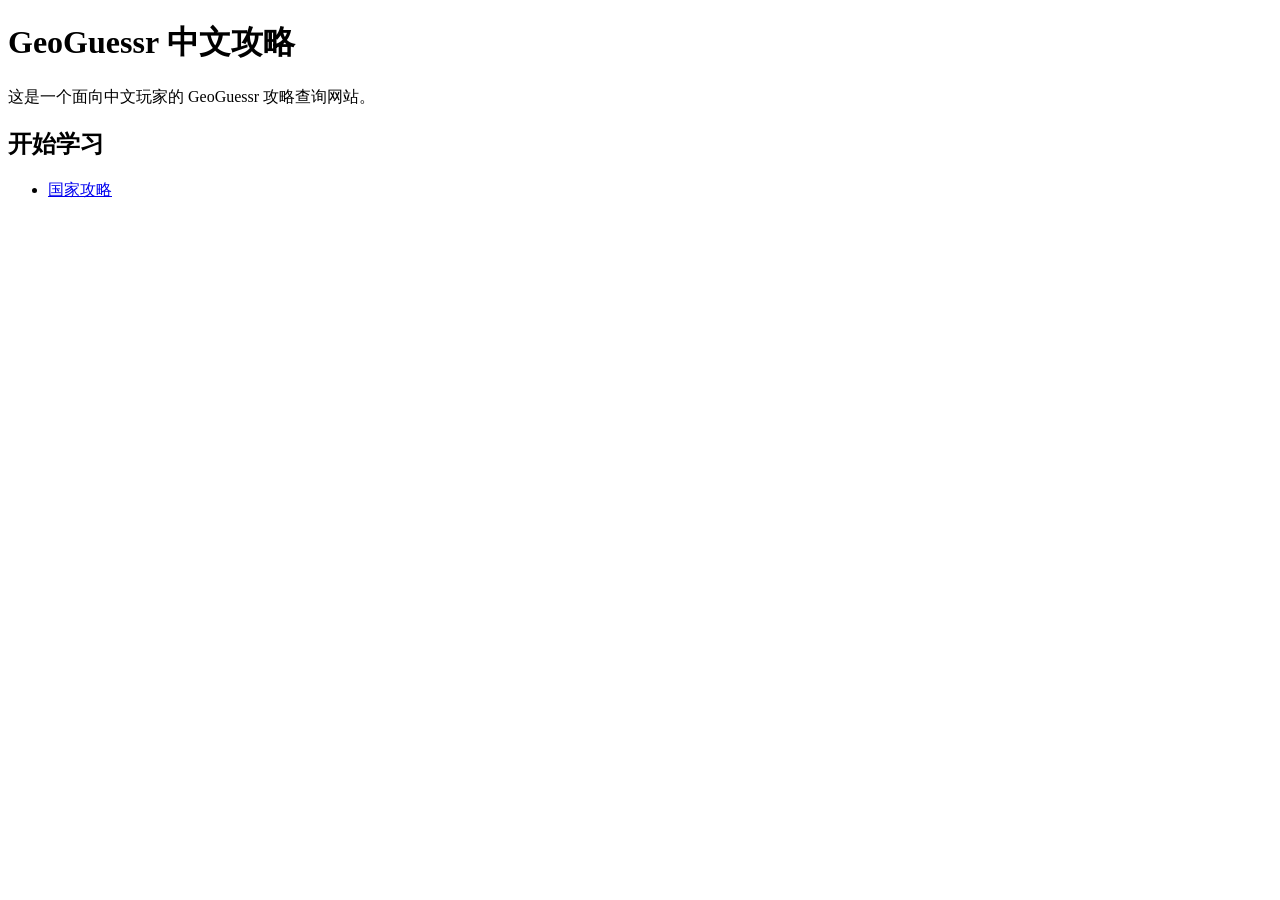
==== index.html @ 060e49fe "Create index.html" ====
<!DOCTYPE html>
<html lang="zh-CN">
<head>
  <meta charset="UTF-8">
  <title>GeoGuessr 中文攻略</title>
</head>
<body>
  <h1>GeoGuessr 中文攻略</h1>
  <p>这是一个面向中文玩家的 GeoGuessr 攻略查询网站。</p>

  <h2>开始学习</h2>
  <ul>
    <li><a href="countries/">国家攻略</a></li>
  </ul>
</body>
</html>
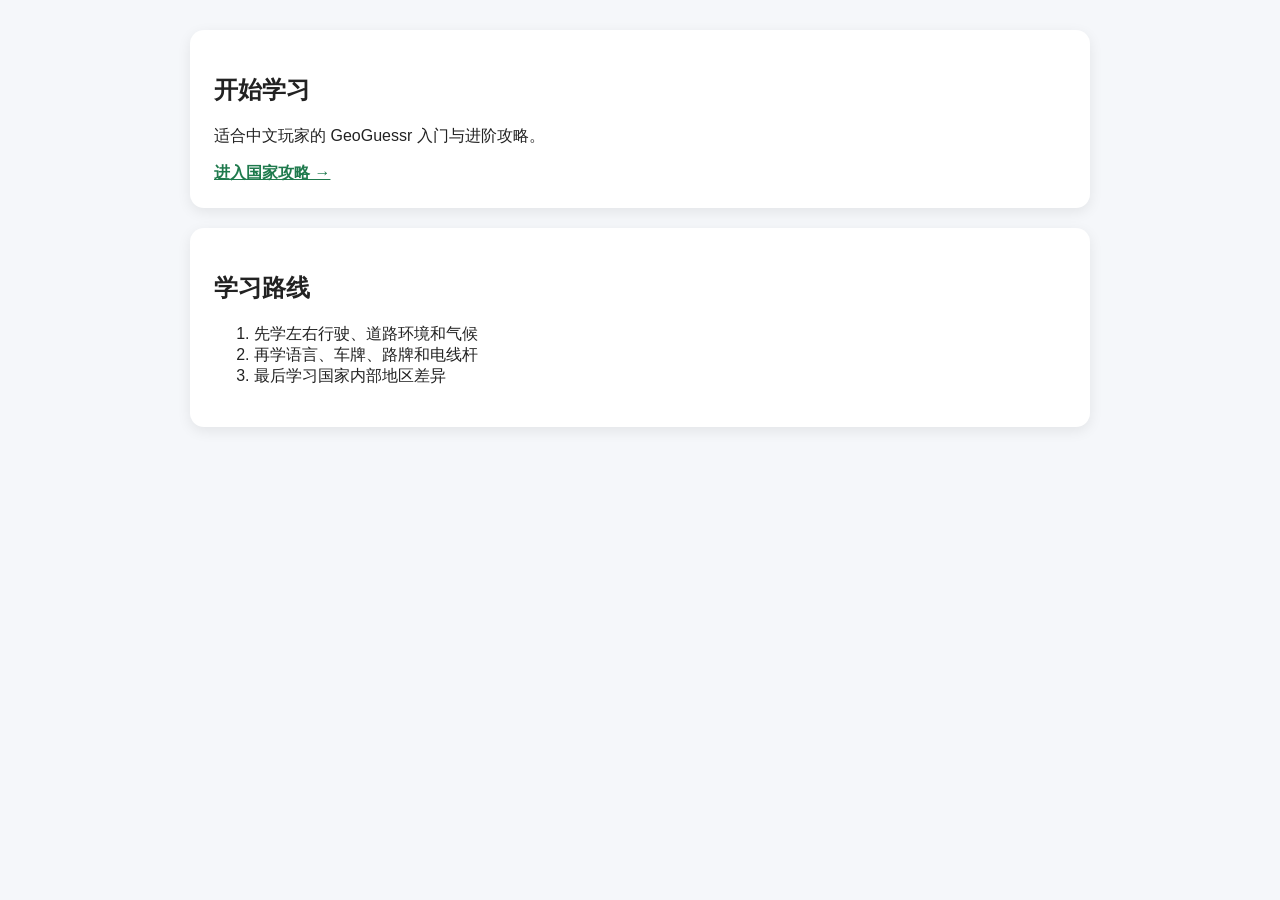
==== commit f47db04e: "Update index.html" ====
--- a/index.html
+++ b/index.html
@@ -1,16 +1,27 @@
 <!DOCTYPE html>
 <html lang="zh-CN">
+
 <head>
   <meta charset="UTF-8">
   <title>GeoGuessr 中文攻略</title>
+  <link rel="stylesheet" href="style.css">
 </head>
 <body>
-  <h1>GeoGuessr 中文攻略</h1>
-  <p>这是一个面向中文玩家的 GeoGuessr 攻略查询网站。</p>
+  <main>
+    <section class="card">
+      <h2>开始学习</h2>
+      <p>适合中文玩家的 GeoGuessr 入门与进阶攻略。</p>
+      <a href="countries/">进入国家攻略 →</a>
+    </section>
 
-  <h2>开始学习</h2>
-  <ul>
-    <li><a href="countries/">国家攻略</a></li>
-  </ul>
+    <section class="card">
+      <h2>学习路线</h2>
+      <ol>
+        <li>先学左右行驶、道路环境和气候</li>
+        <li>再学语言、车牌、路牌和电线杆</li>
+        <li>最后学习国家内部地区差异</li>
+      </ol>
+    </section>
+  </main>
 </body>
 </html>
--- a/style.css
+++ b/style.css
@@ -0,0 +1,32 @@
+body {
+  margin: 0;
+  font-family: Arial, "Microsoft YaHei", sans-serif;
+  background: #f5f7fa;
+  color: #222;
+}
+
+header {
+  background: #1f7a4d;
+  color: white;
+  padding: 60px 20px;
+  text-align: center;
+}
+
+main {
+  max-width: 900px;
+  margin: 30px auto;
+  padding: 0 20px;
+}
+
+.card {
+  background: white;
+  padding: 24px;
+  margin: 20px 0;
+  border-radius: 14px;
+  box-shadow: 0 4px 14px rgba(0,0,0,0.08);
+}
+
+a {
+  color: #1f7a4d;
+  font-weight: bold;
+}
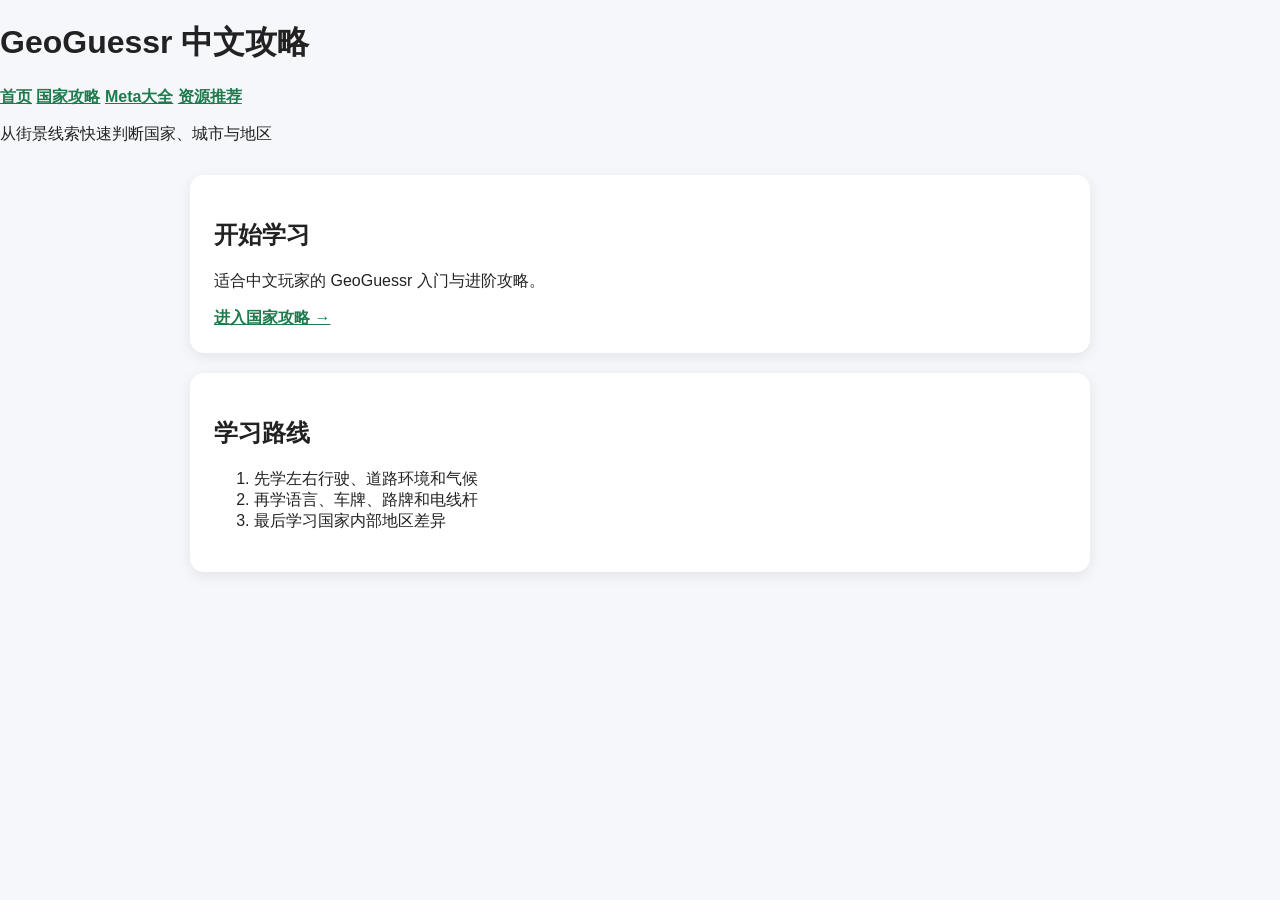
==== commit bec330b4: "Update index.html" ====
--- a/index.html
+++ b/index.html
@@ -2,8 +2,16 @@
 <html lang="zh-CN">
 
 <head>
-  <meta charset="UTF-8">
-  <title>GeoGuessr 中文攻略</title>
+  <h1>GeoGuessr 中文攻略</h1>
+
+  <nav>
+    <a href="index.html">首页</a>
+    <a href="countries.html">国家攻略</a>
+    <a href="meta.html">Meta大全</a>
+    <a href="resources.html">资源推荐</a>
+  </nav>
+
+  <p>从街景线索快速判断国家、城市与地区</p>
   <link rel="stylesheet" href="style.css">
 </head>
 <body>
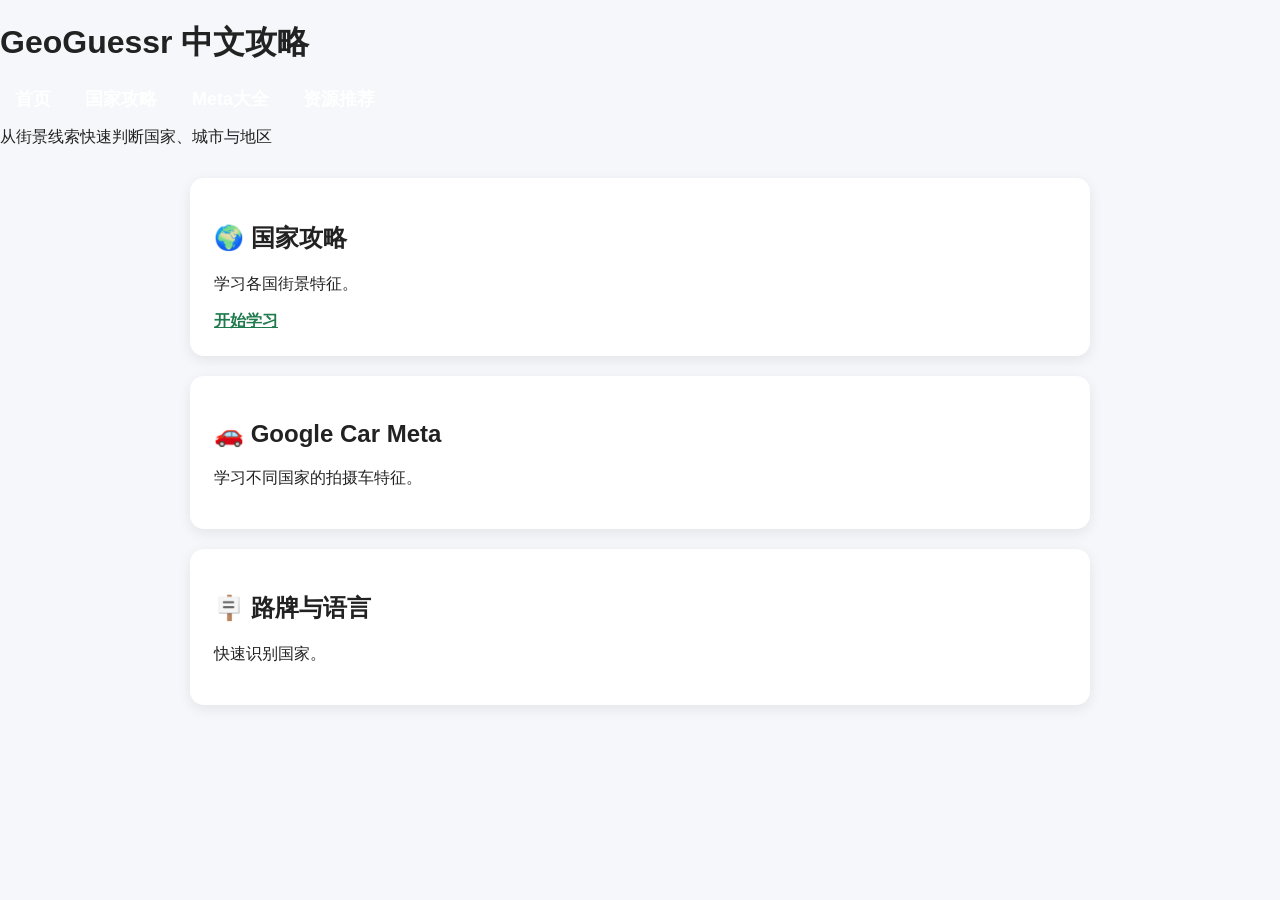
==== commit 4103ef9f: "Update index.html" ====
--- a/index.html
+++ b/index.html
@@ -17,19 +17,20 @@
 <body>
   <main>
     <section class="card">
-      <h2>开始学习</h2>
-      <p>适合中文玩家的 GeoGuessr 入门与进阶攻略。</p>
-      <a href="countries/">进入国家攻略 →</a>
-    </section>
+    <h2>🌍 国家攻略</h2>
+    <p>学习各国街景特征。</p>
+    <a href="countries.html">开始学习</a>
+</section>
 
-    <section class="card">
-      <h2>学习路线</h2>
-      <ol>
-        <li>先学左右行驶、道路环境和气候</li>
-        <li>再学语言、车牌、路牌和电线杆</li>
-        <li>最后学习国家内部地区差异</li>
-      </ol>
-    </section>
+<section class="card">
+    <h2>🚗 Google Car Meta</h2>
+    <p>学习不同国家的拍摄车特征。</p>
+</section>
+
+<section class="card">
+    <h2>🪧 路牌与语言</h2>
+    <p>快速识别国家。</p>
+</section>
   </main>
 </body>
 </html>
--- a/style.css
+++ b/style.css
@@ -30,3 +30,18 @@
   color: #1f7a4d;
   font-weight: bold;
 }
+
+nav {
+  margin-top: 20px;
+}
+
+nav a {
+  color: white;
+  text-decoration: none;
+  margin: 0 15px;
+  font-size: 18px;
+}
+
+nav a:hover {
+  text-decoration: underline;
+}
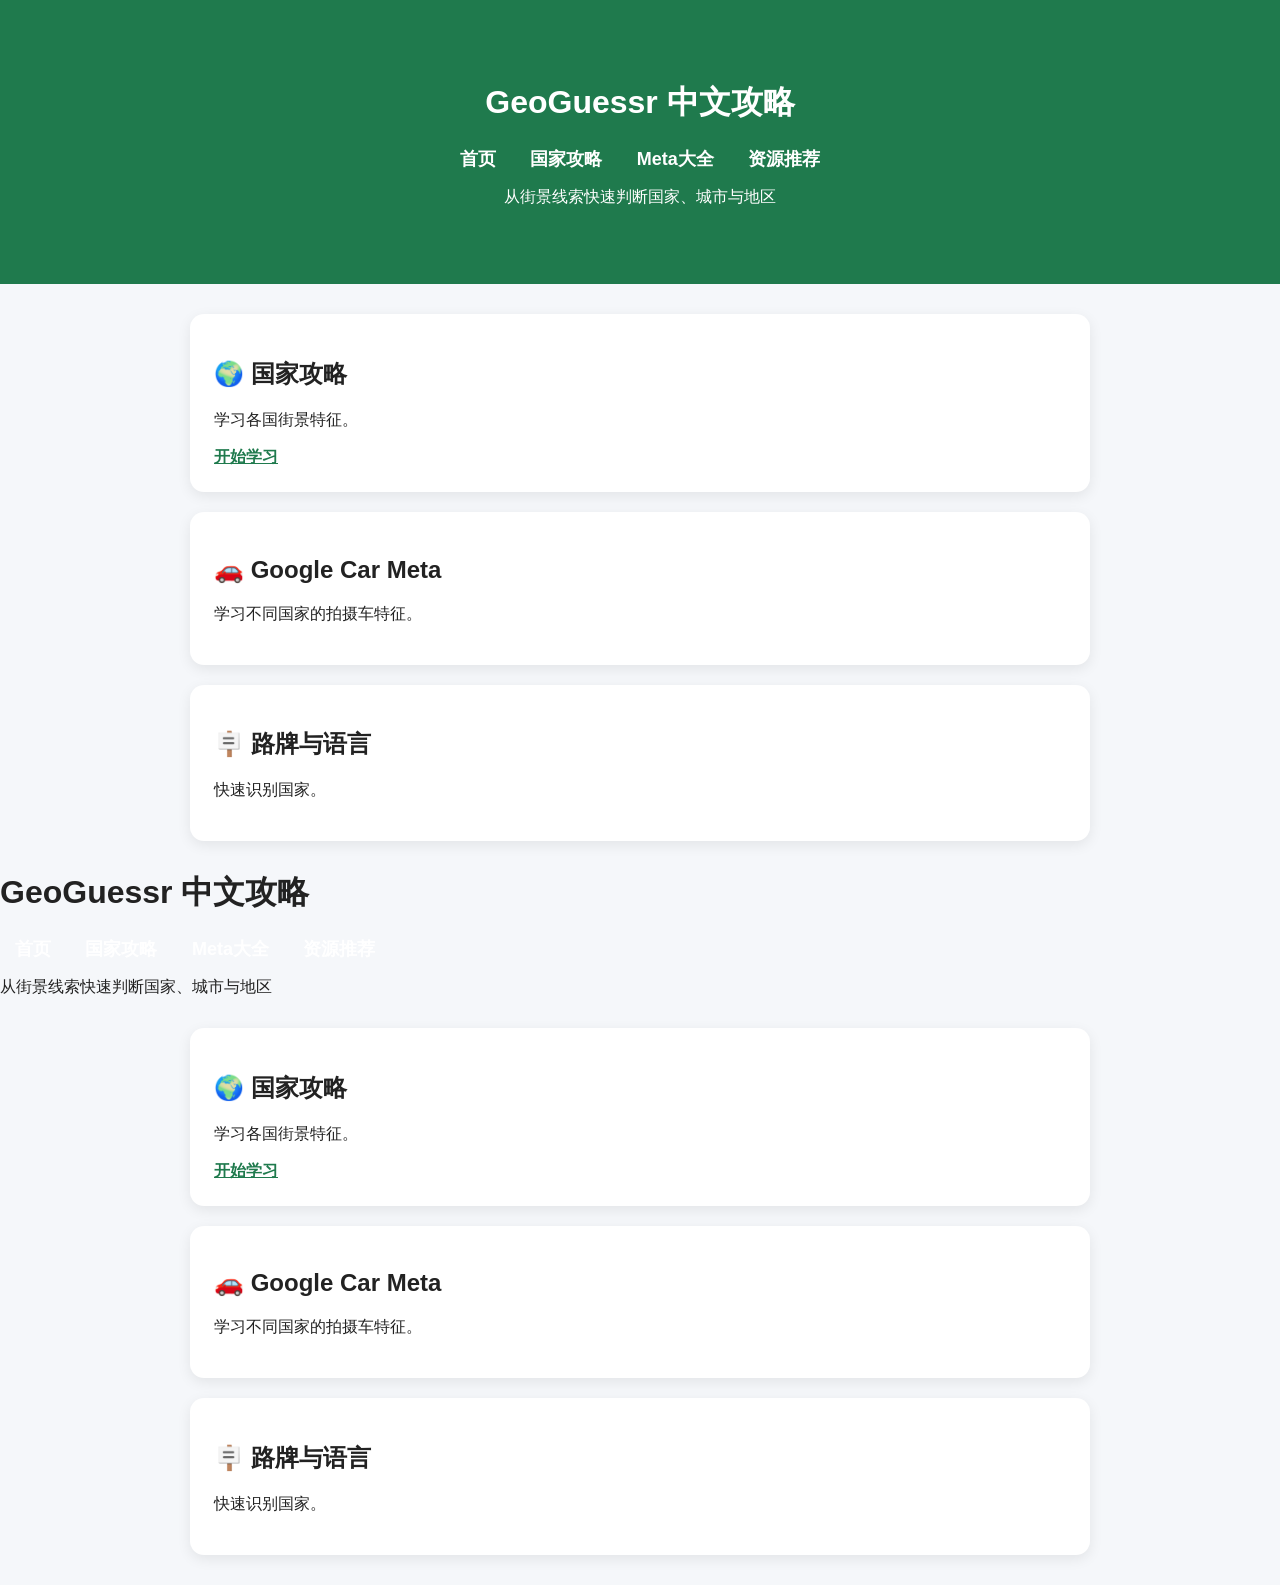
==== commit 9214afcd: "Update index.html" ====
--- a/index.html
+++ b/index.html
@@ -1,4 +1,50 @@
 <!DOCTYPE html>
+<html lang="zh-CN">
+
+<head>
+  <meta charset="UTF-8">
+  <title>GeoGuessr 中文攻略</title>
+  <link rel="stylesheet" href="style.css">
+</head>
+
+<body>
+
+  <header>
+    <h1>GeoGuessr 中文攻略</h1>
+
+    <nav>
+      <a href="index.html">首页</a>
+      <a href="countries.html">国家攻略</a>
+      <a href="meta.html">Meta大全</a>
+      <a href="resources.html">资源推荐</a>
+    </nav>
+
+    <p>从街景线索快速判断国家、城市与地区</p>
+  </header>
+
+  <main>
+
+    <section class="card">
+      <h2>🌍 国家攻略</h2>
+      <p>学习各国街景特征。</p>
+      <a href="countries.html">开始学习</a>
+    </section>
+
+    <section class="card">
+      <h2>🚗 Google Car Meta</h2>
+      <p>学习不同国家的拍摄车特征。</p>
+    </section>
+
+    <section class="card">
+      <h2>🪧 路牌与语言</h2>
+      <p>快速识别国家。</p>
+    </section>
+
+  </main>
+
+</body>
+
+</html><!DOCTYPE html>
 <html lang="zh-CN">
 
 <head>
